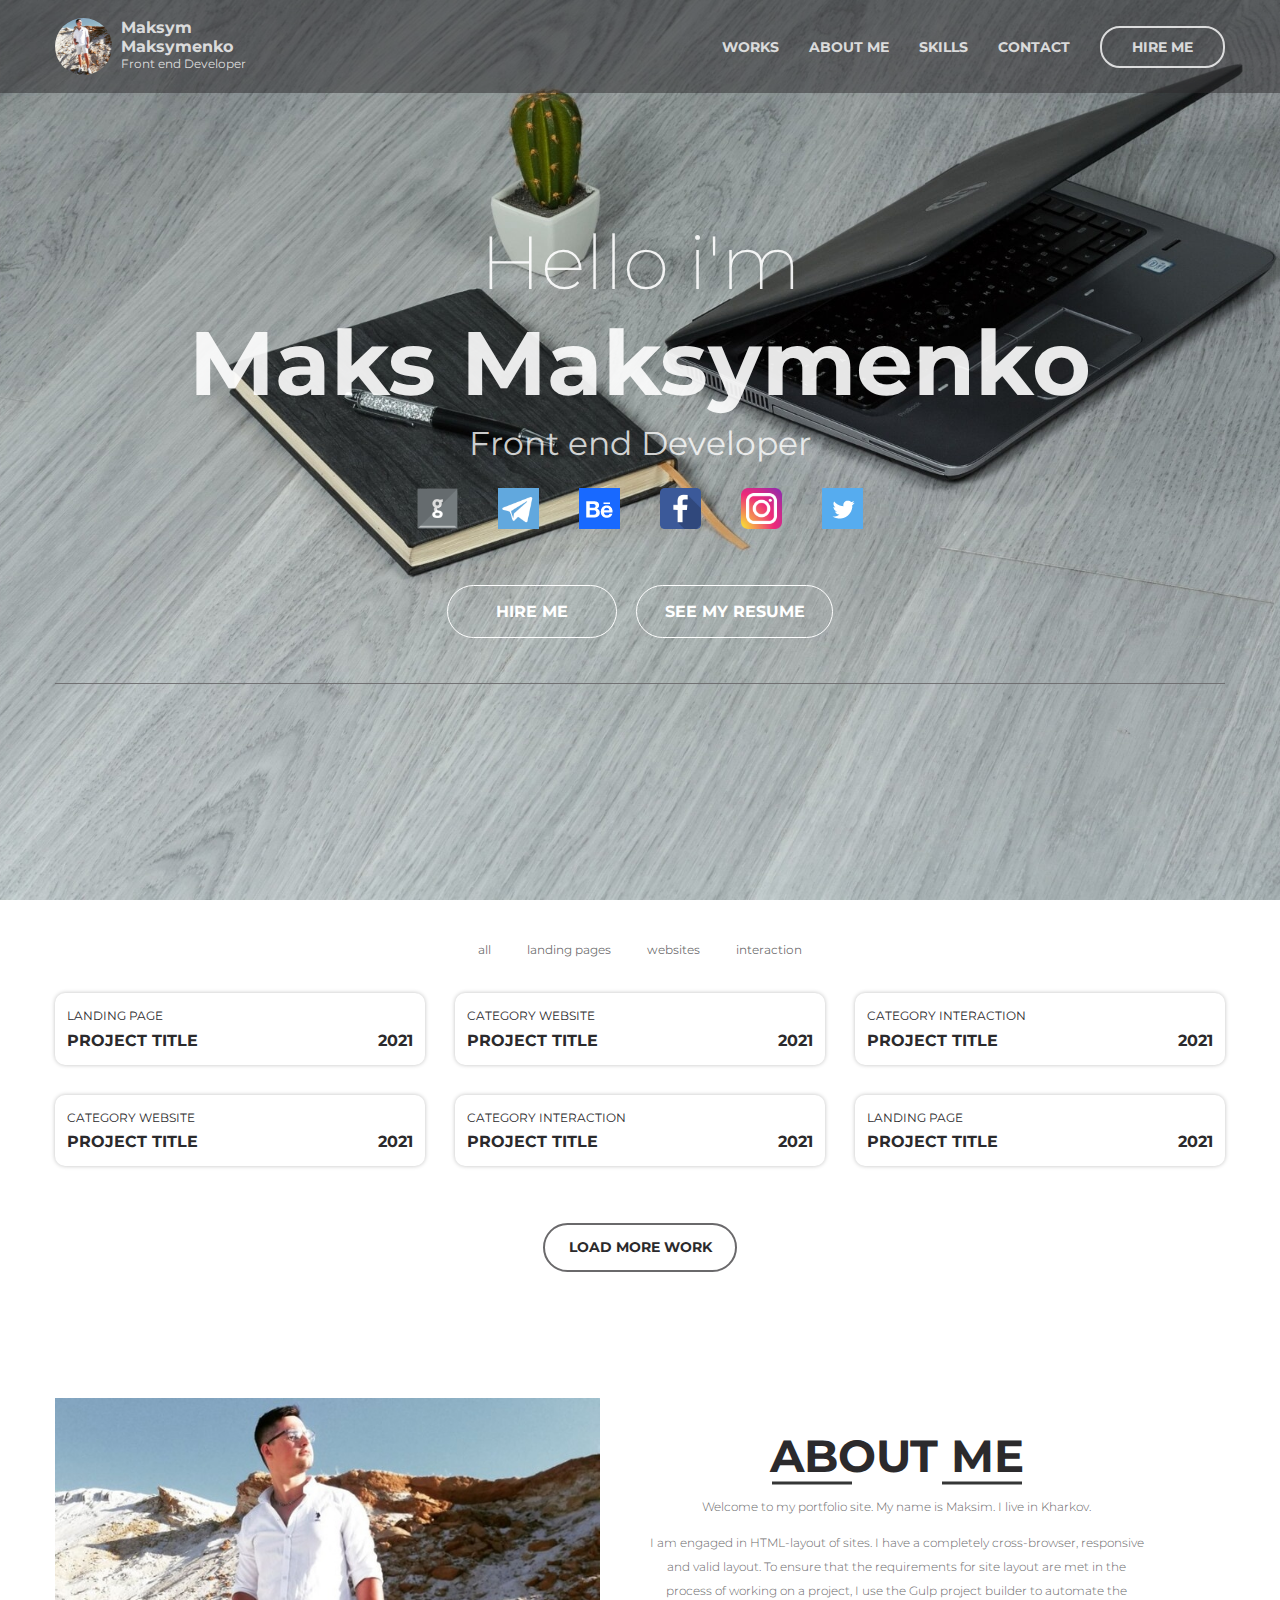
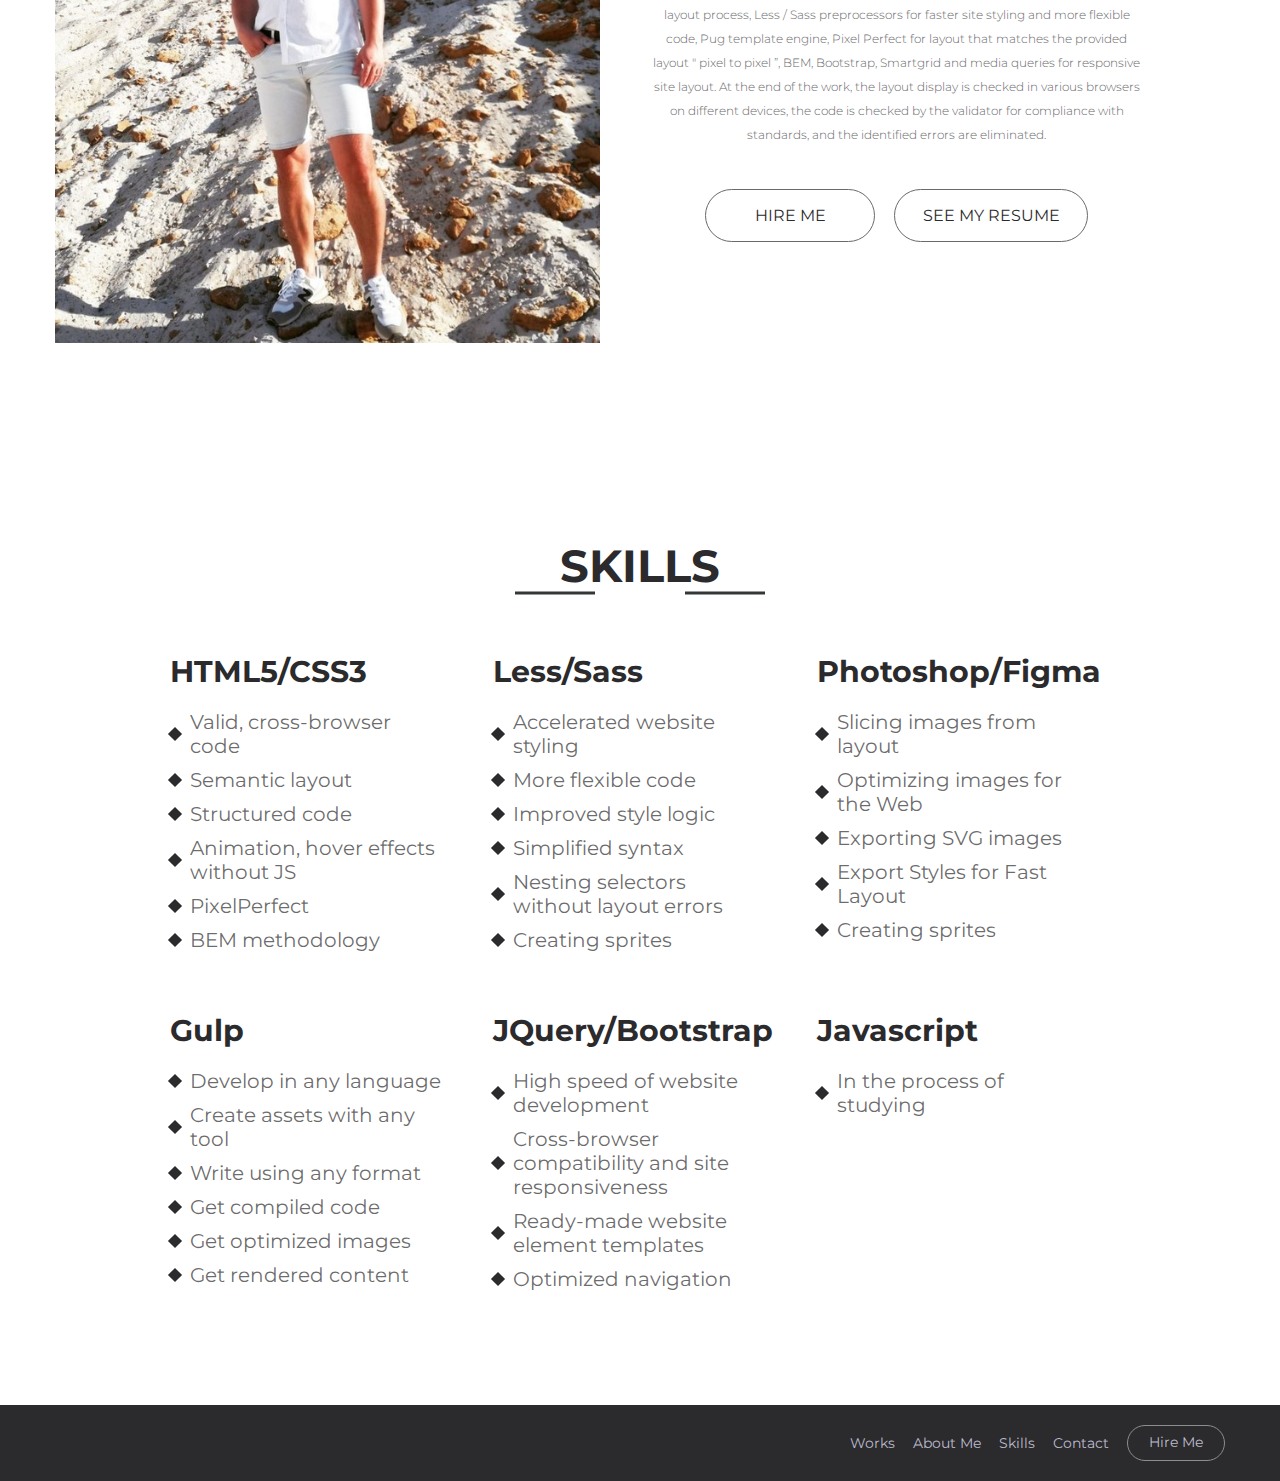
==== index.html @ 6ae084aa "second commit" ====
<!DOCTYPE html>
<html lang="en">
<head>
    <meta charset="UTF-8">
    <link rel="stylesheet" href="assets/css/style.css">
    <link rel="preconnect" href="https://fonts.gstatic.com">
    <link href="https://fonts.googleapis.com/css2?family=Montserrat:ital,wght@0,200;0,300;0,400;0,700;1,300&display=swap" rel="stylesheet">
    <!-- Useful meta tags -->
    <meta http-equiv="x-ua-compatible" content="ie=edge">
    <meta name="viewport" content="width=device-width, initial-scale=1 , shrink-to-fit=no">
    <meta name="robots" content="index, follow">
    <meta name="google" content="notranslate">
    <meta name="format-detection" content="telephone=no">
    <meta name="description" content="">
    
    <title>Portfolio Maks</title>
   
</head>
<body class="no-scroll">

    <header class="header">
        <div class="container">
            <div class="header__inner">
                <div class="user">
                    <div class="user__avatar">
                        <img src="assets/images/avatar.jpg" alt="">
                    </div>
                    <div class="user__content">
                        <div class="user__name">
                            Maksym<br>Maksymenko
                        </div>
                        <div class="user__prof">
                            Front end Developer
                        </div>
                    </div>
                </div>
                <nav class="nav" id='nav'>
                    <a href="#works" class="nav__link">works</a>
                    <a href="#about" class="nav__link">about me</a>
                    <a href="#skills" class="nav__link">skills</a>
                    <a href="" data-modal="#modal_hire_me" class="nav__link">contact</a>
                    <a href="" class="nav__link nav__link--btn" data-modal="#modal_hire_me">hire me</a>
                </nav>
                <button class="burger" type="button" id="navToggle">
                   <img class="burger__icon" src="assets/images/burger%20(3).png" alt="">
            </button>
            </div>
        </div>
    </header>

    
    
    <section class="intro">
        <div class="container">
           
            <div class="intro__inner">
                <div class="intro__content">
                    <h2 class="intro__subtitle">Hello i'm</h2>
                    <h1 class="intro__title">Maks Maksymenko</h1>
                    <div class="intro__text">Front end Developer</div>
                
                
                <div class="social">
                    <a href="https://github.com/Makson420" class="social__link" target="_blank">
                        <img src="assets/images/git.png" alt="">
                    </a>
                    
                     <a href="https://t.me/makson420" class="social__link" target="_blank">
                        <img src="assets/images/telegram.png" alt="">
                    </a>
                    <a href="" class="social__link" target="_blank">
                        <img src="assets/images/Be.png" alt="">
                    </a>
                    <a href="https://www.facebook.com/maks.maksimenko.35" class="social__link" target="_blank">
                        <img src="assets/images/Fb.png" alt="">
                    </a>
                    <a href="https://www.instagram.com/makson__4_20__/" class="social__link" target="_blank">
                        <img src="assets/images/Instagram.png" alt="">
                    </a>
                    <a href="https://twitter.com/makson_23" class="social__link" target="_blank">
                        <img src="assets/images/Twitter.png" alt="">
                    </a>
                </div>
                <a class="btn btn-lite" href="#" data-modal="#modal_hire_me">hire me</a>
                <button class="btn btn-lite" type="button" data-modal="#modal_resume">see my resume</button>
                </div>
                
            </div>
        </div>
    </section>
    
    
    <div class="works" id="works">
        <div class="container">
            
            <div class="works__nav">
                <a href="#" class="works__nav-link" data-filter="all">all</a>
                <a href="#" class="works__nav-link" data-filter="landing">landing pages</a>
                <a href="#" class="works__nav-link" data-filter="websites">websites</a>
                <a href="#" class="works__nav-link" data-filter="interaction">interaction</a>
            </div>
            
            
            <div class="portfolio">
                <div class="portfolio__col" data-cat="landing">
                   
                    <div class="work" data-modal="#modal_project_1">
                        <img class="work__image" src="https://placehold.it/370x300" alt="">
                        <div class="work__content">
                            <div class="work__cat">Landing page</div>
                            <div class="work__title">
                               Project title
                                <time class="work__date" datetime="2021-06-05 15:30">2021</time>
                            </div>
                        </div>
                    </div>
                </div>
                <div class="portfolio__col" data-cat="websites">
                       <div class="work" data-modal="#modal_project_2">
                        <img class="work__image" src="https://placehold.it/370x300" alt="">
                        <div class="work__content">
                            <div class="work__cat">category website</div>
                            <div class="work__title">
                               Project title
                                <time class="work__date" datetime="2021-06-05 15:30">2021</time>
                            </div>
                        </div>
                    </div>
                </div>
                <div class="portfolio__col" data-cat="interaction">
                       <div class="work">
                        <img class="work__image" src="https://placehold.it/370x300" alt="">
                        <div class="work__content">
                            <div class="work__cat">category interaction</div>
                            <div class="work__title">
                               Project title
                                <time class="work__date" datetime="2021-06-05 15:30">2021</time>
                            </div>
                        </div>
                    </div>
                </div>
                <div class="portfolio__col" data-cat="websites">
                       <div class="work">
                        <img class="work__image" src="https://placehold.it/370x300" alt="">
                        <div class="work__content">
                            <div class="work__cat">category website</div>
                            <div class="work__title">
                               Project title
                                <time class="work__date" datetime="2021-06-05 15:30">2021</time>
                            </div>
                        </div>
                    </div>
                </div>
                <div class="portfolio__col" data-cat="interaction">
                       <div class="work">
                        <img class="work__image" src="https://placehold.it/370x300" alt="">
                        <div class="work__content">
                            <div class="work__cat">category interaction</div>
                            <div class="work__title">
                               Project title
                                <time class="work__date" datetime="2021-06-05 15:30">2021</time>
                            </div>
                        </div>
                    </div>
                </div>
                <div class="portfolio__col" data-cat="landing">
                       <div class="work">
                        <img class="work__image" src="https://placehold.it/370x300" alt="">
                        <div class="work__content">
                            <div class="work__cat">Landing page</div>
                            <div class="work__title">
                               Project title
                                <time class="work__date" datetime="2021-06-05 15:30">2021</time>
                            </div>
                        </div>
                    </div>
                </div>
            </div>
            <div class="text-center">
            <a href="" class="btn btn--sm">load more work</a>
            </div>
        </div>
    </div>
    
    
    <section class="about" id="about">
        <div class="container">
            <div class="about__inner">
              <div class="about__photo">
                  <img class="img" src="assets/images/about.jpg" alt="">
              </div>
              <div class="about__content">
                  <div class="about__header">
                      <h2 class="about__title">About me</h2>
                          <div class="about__icon">
                            <i class="fas fa-user-alt"></i>
                          </div>
                  </div>
                  <div class="about__text">
                      <p> Welcome to my portfolio site. My name is Maksim. I live in Kharkov.
                      </p>
                      <p>I am engaged in HTML-layout of sites. I have a completely cross-browser,
              responsive and valid layout. To ensure that the requirements for site layout are
              met in the process of working on a project, I use the Gulp project builder to automate
              the layout process, Less / Sass preprocessors for faster site styling and more
              flexible code, Pug template engine, Pixel Perfect for layout that matches the provided
              layout " pixel to pixel ”, BEM, Bootstrap, Smartgrid and media queries for responsive
              site layout. At the end of the work, the layout display is checked in various
              browsers on different devices, the code is checked by the validator for compliance
              with standards, and the identified errors are eliminated.         </p>
                  </div>
                  <div class="text-center">
                  <a href="" class="btn" data-modal="#modal_hire_me">hire me</a>
                <button class="btn" type="button" data-modal="#modal_resume">see my resume</button>
                </div>
              </div>  
            </div>
        </div>
    </section>
    
    <div class="skills" id="skills">
        <div class="container">
            
            <div class="about__header">
            <h2 class="about__title">Skills</h2>
            <div class="about__icon">
              <i class="fas fa-cogs"></i>
            </div>
          </div>
          <div class="skill">
           <div class="skill__items">
                <ul class="skill__text">
                  <h4 class="skill__title">HTML5/CSS3</h4>
                  <li>Valid, cross-browser code</li>
                  <li>Semantic layout</li>
                  <li>Structured code</li>
                  <li>Animation, hover effects without JS</li>
                  <li>PixelPerfect</li>
                  <li>BEM methodology</li>
                </ul>
            </div>
            <div class="skill__items">
                <ul class="skill__text">
                  <h4 class="skill__title">Less/Sass</h4>
                  <li>Accelerated website styling</li>
                  <li>More flexible code</li>
                  <li>Improved style logic</li>
                  <li>Simplified syntax</li>
                  <li>Nesting selectors without layout errors</li>
                  <li>Creating sprites</li>
                </ul>
              </div>
            <div class="skill__items">  
                <ul class="skill__text">
                  <h4 class="skill__title">Photoshop/Figma</h4>
                  <li>Slicing images from layout</li>
                  <li>Optimizing images for the Web</li>
                  <li>Exporting SVG images</li>
                  <li>Export Styles for Fast Layout</li>
                  <li>Creating sprites</li>
                </ul>
            </div>
            <div class="skill__items">        
                <ul class="skill__text">
                  <h4 class="skill__title">Gulp</h4>
                  <li>Develop in any language</li>
                  <li>Create assets with any tool</li>
                  <li>Write using any format</li>
                  <li>Get compiled code</li>
                  <li>Get optimized images</li>
                  <li>Get rendered content</li>
                </ul>
                </div>          
            <div class="skill__items">    
                <ul class="skill__text">
                    <h4 class="skill__title">JQuery/Bootstrap</h4>
                  <li>High speed of website development</li>
                  <li>Cross-browser compatibility and site responsiveness</li>
                  <li>Ready-made website element templates</li>
                  <li>Optimized navigation</li>
                </ul>
                </div>
    
              <div class="skill__items">    
                <ul class="skill__text">
                  <h4 class="skill__title">Javascript</h4>
                  <li>In the process of studying</li>
                </ul>
            </div>
          </div>
        </div>
    </div>
    
    
    
    
    
    
    
    
    
    
    
    
    
    
    

    <footer class="footer">
        <div class="container">
            <div class="footer__inner">
                <div class="footer__social">
                       <a class="footer__social-link" href="" target="_blank">
                           <i class="fab fa-behance"></i>
                       </a>
                        <a class="footer__social-link" href="" target="_blank">
                           <i class="fab fa-github"></i>
                       </a>
                       <a class="footer__social-link" href="https://t.me/makson420" target="_blank">
                           <i class="fab fa-telegram-plane"></i>
                       </a>
                      
                       <a class="footer__social-link" href="https://www.facebook.com/maks.maksimenko.35" target="_blank">
                           <i class="fab fa-facebook-f"></i>
                       </a>
                       <a class="footer__social-link" href="https://www.instagram.com/makson__4_20__/" target="_blank">
                           <i class="fab fa-instagram"></i>
                       </a>
                       <a class="footer__social-link" href="https://twitter.com/makson_23" target="_blank">
                       <i class="fab fa-twitter"></i>
                       </a>
                </div>
                
                <nav class="footer__nav">
                    <a href="#works" class="footer__nav-link">Works</a>
                    <a href="#about" class="footer__nav-link">About Me</a>
                    <a href="#skills" class="footer__nav-link">Skills</a>
                    <a href="" class="footer__nav-link">Contact</a>
                    <a href="" class="footer__nav-link footer__nav-link--btn" data-modal="#modal_hire_me">
                    Hire Me
                    </a>
                </nav>
                </div>
            </div>
       </footer>
    
    
      <div class="modal" id="modal_project_1">
       <div class="modal__dialog">
       
       <button class="modal__close" type="button" data-close>
           <i class="fas fa-times"></i>
       </button>
    
       <div class="modal-work">
        <div class="modal-work__preview">
           <div data-slider="slick">
           <div>
            <img class="modal-work__photo" 
            src="https://placehold.it/790x815" alt="">
            </div>
             <div>
            <img class="modal-work__photo" 
            src="https://placehold.it/790x815/333" alt="">
            </div>
        </div>
        </div>
        <div class="modal-work__content">
            <div class="modal-work__header">
                <h3 class="modal-work__title">Landing page</h3>
                <div class="modal-work__info">
                    category <span class="modal-work__info-divider">|</span> 2021
                </div>
            </div>
            
            <div class="modal-work__client">
                <div class="modal-work__client-title">Client:</div> 
                <div class="modal-work__client-company">Creative Agency</div> 
            </div>
            <div class="modal-work__text">
                <p>Lorem ipsum dolor sit amet, consectetur adipisicing elit. Dignissimos laborum a voluptatem. Autem, ad deserunt odit culpa possimus, qui laboriosam fugiat veritatis sapiente officiis cupiditate. Eaque ex iure possimus facilis.</p>
                  <p>Lorem ipsum dolor sit amet, consectetur adipisicing elit. Dignissimos laborum a voluptatem. Autem, ad deserunt odit culpa possimus, qui laboriosam fugiat veritatis sapiente officiis cupiditate. Eaque ex iure possimus facilis.</p>
                  <p>Lorem ipsum dolor sit amet, consectetur adipisicing elit. Dignissimos laborum a voluptatem. Autem, ad deserunt odit culpa possimus, qui laboriosam fugiat veritatis sapiente officiis cupiditate. Eaque ex iure possimus facilis.</p>
            </div>
            <div class="modal-work__footer">
                <button class="modal-work__btn slickPrev" type="button">
                <i class="fas fa-angle-left"></i>
                    Previous
                </button>
                <button class="modal-work__btn slickNext" type="button">
                    Next
                <i class="fas fa-angle-right"></i>
                </button>
            </div>
        </div>
    </div>
    </div>
    </div>
    
    
    
    
    <div class="modal" id="modal_project_2">
       <div class="modal__dialog">
       
       <button class="modal__close" type="button" data-close>
           <i class="fas fa-times"></i>
       </button>
    
       <div class="modal-work">
        <div class="modal-work__preview">
           <div data-slider="slick">
           <div>
            <img class="modal-work__photo" 
            src="https://placehold.it/790x815" alt="">
            </div>
             <div>
            <img class="modal-work__photo" 
            src="https://placehold.it/790x815/333" alt="">
            </div>
        </div>
        </div>
        <div class="modal-work__content">
            <div class="modal-work__header">
                <h3 class="modal-work__title">Project title 2</h3>
                <div class="modal-work__info">
                    category <span class="modal-work__info-divider">|</span> 2021
                </div>
            </div>
            
            <div class="modal-work__client">
                <div class="modal-work__client-title">Client:</div> 
                <div class="modal-work__client-company">Creative Agency</div> 
            </div>
            <div class="modal-work__text">
                <p>Lorem ipsum dolor sit amet, consectetur adipisicing elit. Dignissimos laborum a voluptatem. Autem, ad deserunt odit culpa possimus, qui laboriosam fugiat veritatis sapiente officiis cupiditate. Eaque ex iure possimus facilis.</p>
                  <p>Lorem ipsum dolor sit amet, consectetur adipisicing elit. Dignissimos laborum a voluptatem. Autem, ad deserunt odit culpa possimus, qui laboriosam fugiat veritatis sapiente officiis cupiditate. Eaque ex iure possimus facilis.</p>
                  <p>Lorem ipsum dolor sit amet, consectetur adipisicing elit. Dignissimos laborum a voluptatem. Autem, ad deserunt odit culpa possimus, qui laboriosam fugiat veritatis sapiente officiis cupiditate. Eaque ex iure possimus facilis.</p>
            </div>
            <div class="modal-work__footer">
                <button class="modal-work__btn slickPrev" type="button">
                <i class="fas fa-angle-left"></i>
                    Previous
                </button>
                <button class="modal-work__btn slickNext" type="button">
                    Next
                <i class="fas fa-angle-right"></i>
                </button>
            </div>
        </div>
    </div>
    </div>
    </div>
    
    
    
    
    
    
    
    
    
    
    <div class="modal" id="modal_resume">
       <div class="modal__dialog">
       
           <button class="modal__close" type="button" data-close>
               <i class="fas fa-times"></i>
           </button>
           <div class="modal__content">
                <h3 class="modal__title  text-center">RESUME</h3>
                <div class="text-center">
                    <a href="" class="btn btn--thin">DOWNLOAD PDF</a>
                    <a href="" class="btn btn--thin">PRINT</a>
               </div>
               
               <div class="timeline">
                   <div class="timeline__col timeline__col--left">
                      
                      <h4 class="timeline__title">Knowledge of languages </h4>
                      
                      <div class="timeline__item">
                          
                           <h5 class="timeline__subtitle">Russian - Native</h5>
                            <h5 class="timeline__subtitle">Ukrainian - C2 - Perfect</h5>
                            <h5 class="timeline__subtitle">English - A2 - Pre-Intermediate</h5>
    
                       </div>
                      
                       <h4 class="timeline__title">EXPERIENCE</h4>
                       
                       <div class="timeline__item">
                           <time class="timeline__date" datetime="05-25-2021">2018 - <b>2021</b></time>
                           <h5 class="timeline__subtitle">FOP Kapustyanskaya I.L</h5>
                           <div class="timeline__position">Chemical distribution operator</div>
                           <div class="timeline__text">
                               <p>Acceptance and distribution of raw materials, refueling of processing devices, maintenance of all electrical equipment in good condition.</p>
                           </div>
                       </div>
                      <div class="timeline__item">
                           <time class="timeline__date" datetime="05-25-2021">07.13.2019 - <b>01.08.2020</b></time>
                           <h5 class="timeline__subtitle">Panorama restorant</h5>
                           <div class="timeline__position">Hookah man</div>
                           <div class="timeline__text">
                               <p>I met guests, took orders, placed orders and took them out to the guests.
                               I was responsible for my work and kept my workplace clean.
                               </p>
                           </div>
                       </div>
                      <h4 class="timeline__title">Driving experience</h4>
    
                       <div class="timeline__item">
                           <h5 class="timeline__subtitle">Category B rights</h5>
                           <div class="timeline__position">Have your own car </div>
                       </div>
    
                       
                   </div>
                   <div class="timeline__col timeline__col--right">
                       <h4 class="timeline__title">EDUCATION</h4>
                       
                         <div class="timeline__item">
                           <time class="timeline__date" datetime="05-25-2021">2021 - <b>Present</b></time>
                           <h5 class="timeline__subtitle">Online courses</h5>
                           <div class="timeline__position">Front-end Basic</div>
                       </div>
                       
                        <div class="timeline__item">
                           <time class="timeline__date" datetime="05-25-2021">2017 - <b>2021</b></time>
                           <h5 class="timeline__subtitle">Kharkiv National University of Radio Electronics, Kharkiv</h5>
                           <div class="timeline__position">Magistracy Radio engineering</div>
                       </div>
                       
                       <div class="timeline__item">
                           <time class="timeline__date" datetime="05-25-2021">2013 - 2017</time>
                           <h5 class="timeline__subtitle">Kharkiv Fakhovy College information technologies State University of Telecommunications</h5>
                           <div class="timeline__position">Radio communication, radio communication and television communication</div>
                           </div>
                           
                       <h4 class="timeline__title">Skills</h4>
                
                         <div class="progress-bar">
                          <div class="progress-bar__left">HTML5/CSS3</div> 
                          <div class="progress-bar__right">
                             <ul>
                              <li>Valid, cross-browser code</li>
                              <li>Semantic layout</li>
                              <li>Structured code</li>
                              <li>Less,Sass</li>
                              <li>Animation, hover effects without JS</li>
                              <li>PixelPerfect</li>
                              <li>BEM methodology</li>
                             </ul>
                          </div> 
                          </div>
                          
                           <div class="progress-bar">
                          <div class="progress-bar__left">
                          Photoshop/Figma
                          </div> 
                          <div class="progress-bar__right">
                             <ul>
                              <li>Slicing images from layout</li>
                              <li>Optimizing images for the Web</li>
                              <li>Exporting SVG images</li>
                              <li>Export Styles for Fast Layout</li>
                              <li>Creating sprites</li>
                             </ul>
                          </div> 
                          </div>
                          
                          <div class="progress-bar">
                          <div class="progress-bar__left">
                            Frameworks
                          </div> 
                          <div class="progress-bar__right">
                             <ul>
                              <li>jQuery</li>
                              <li>Bootstrap</li>
                             </ul>
                          </div> 
                          </div>
                          
                           <div class="progress-bar">
                          <div class="progress-bar__left">Javascript</div> 
                          <div class="progress-bar__right">
                             <ul>
                              <li>In the process of studying</li>
                             </ul>
                          </div> 
                          </div>
                          </div>
                       </div>
                       <div class="text-center">
                           <a href="" class="btn" data-modal="#modal_hire_me">Hire me</a>
                       </div>
                   
                   </div>
               </div>
       
            </div>
            
    <div class="modal" id="modal_hire_me">
       <div class="modal__dialog modal__dialog--sm">
       
           <button class="modal__close" type="button" data-close>
               <i class="fas fa-times"></i>
           </button>
                       
            <div class="contact">
                <div class="contact__left">
                    <h3 class="modal__title  mb-0">LET'S TALK!</h3>
                    <h4 class="modal__subtitle">CALL ME OR SEND ME A REQUEST</h4>
                    
                    <ul class="contact__info">
                        <li class="contact__info-item">
                           <i class="fas fa-phone-square-alt"></i>
                            +380672986290
                        </li>
                        <li class="contact__info-item">
                           <i class="fas fa-envelope"></i>
                            maximenko1998@gmail.com
                        </li>
                    </ul>
                    
                    <form class="form" action="/" method="post">
                       <div class="form__group">
                        <label class="form__label" for="input-email" >Adress e-mail</label>
                        <input class="form__input" name="input-email" type="text"  id="input-email" placeholder="Adress e-mail">
                        </div>
                        
                        <div class="form__group">
                        <label class="form__label" for="input-text" >Request</label>
                        <textarea class="form__textarea" name="input-text"  id="input-text" placeholder="Type your request..."></textarea>
                        </div>
                        
                        <div class="text-right">
                            <button class="btn" type="submit">SEND</button>
                        </div>
                    </form>
                    
                    
                </div>
                <div class="contact__right">
                    <img src="assets/images/talk.jpg" alt="" class="contact__img">
                </div>
            </div>
                
           
        </div>
    </div>    
<script src="assets/js/jquery.js" ></script>
    
    <script src="assets/js/slick.js"></script>

    <script src="assets/js/app.js"></script>
    <script src="https://kit.fontawesome.com/4542c2f82e.js" crossorigin="anonymous"></script>
</body>
</html>
---- assets/css/style.css ----
html {
    font-size: 15px;
}

body {
    margin: 0;
    font-size: 1rem;
    font-family: 'Montserrat', sans-serif;
    color: #2b2a2c;
}

*,
*:before,
*:after {
    box-sizing: border-box;
}

h1, h2, h3, h4, h5, h6 {
    margin: 0;
}

/*Import*/
/* Slider */
.slick-slider {
    position: relative;
    display: -ms-flexbox;
    display: flex;
    -ms-flex-direction: column;
    flex-direction: column;
    height: 100%;
    box-sizing: border-box;
    -webkit-touch-callout: none;
    -webkit-user-select: none;
    -moz-user-select: none;
    -ms-user-select: none;
    user-select: none;
    -ms-touch-action: pan-y;
    touch-action: pan-y;
    -webkit-tap-highlight-color: transparent;
}

.slick-list {
    position: relative;
    overflow: hidden;
    display: block;
    margin: 0;
    padding: 0;
    height: 100%;
}

.slick-list:focus {
    outline: none;
}

.slick-list.dragging {
    cursor: hand;
}

.slick-slider .slick-track,
.slick-slider .slick-list {
    -webkit-transform: translate3d(0, 0, 0);
    transform: translate3d(0, 0, 0);
}

.slick-track {
    height: 100%;
    position: relative;
    left: 0;
    top: 0;
    display: block;
    margin-left: auto;
    margin-right: auto;
}

.slick-track:before, .slick-track:after {
    content: "";
    display: table;
}

.slick-track:after {
    clear: both;
}

.slick-loading .slick-track {
    visibility: hidden;
}

.slick-slide {
    float: left;
    height: 100%;
    min-height: 1px;
    display: none;
}

[dir="rtl"] .slick-slide {
    float: right;
}

.slick-slide img {
    display: block;
}

.slick-slide.slick-loading img {
    display: none;
}

.slick-slide.dragging img {
    pointer-events: none;
}

.slick-initialized .slick-slide {
    display: block;
}

.slick-loading .slick-slide {
    visibility: hidden;
}

.slick-vertical .slick-slide {
    display: block;
    height: auto;
    border: 1px solid transparent;
}

.slick-arrow.slick-hidden {
    display: none;
}

.slick-dots {
    display: -ms-flexbox;
    display: flex;
    -ms-flex-pack: center;
    justify-content: center;
    width: 100%;
    padding: 0;
    margin: 0;
    list-style: none;
    position: absolute;
    left: 0;
    bottom: 1.4rem;
    z-index: 2;
}

.slick-dots li {
    margin: 0 .5rem;
}

.slick-dots li.slick-active button {
    background-color: #fff;
}

.slick-dots button {
    width: 11px;
    height: 11px;
    padding: 0;
    border: 1px solid #fff;
    border-radius: 50%;
    background: none;
    font-size: 0;
    color: transparent;
    cursor: pointer;
}

@media (max-width: 1199px) {
    .draggable {
        max-height: 815px;
    }
}

/*Import*/
.container {
    width: 100%;
    max-width: 1200px;
    margin: 0 auto;
    padding: 0 1rem;
}

.header {
    padding: 1.2rem 0;
    width: 100%;
    position: absolute;
    top: 0;
    left: 0;
    right: 0;
    z-index: 1000;
    background-color: rgba(43, 42, 44, 0.5);
}

@media (max-width: 767px) {
    .header {
        background-color: rgba(43, 42, 44, 0.7);
        box-shadow: 0 5px 10px rgba(0, 0, 0, 0.3);
        position: fixed;
        top: 0;
        left: 0;
        right: 0;
        z-index: 1000;
    }
}

.header__inner {
    display: -ms-flexbox;
    display: flex;
    -ms-flex-pack: justify;
    justify-content: space-between;
    -ms-flex-align: center;
    align-items: center;
}

.user {
    display: -ms-flexbox;
    display: flex;
}

.user__avatar {
    width: 57px;
    height: 57px;
}

.user__avatar img {
    width: 57px;
    height: 57px;
    border-radius: 50%;
}

.user__content {
    padding-left: 9px;
}

.user__name {
    font-size: 1.06rem;
    line-height: 1.2;
    color: rgba(255, 255, 255, 0.8);
    font-weight: 700;
}

.user__prof {
    font-size: 0.8rem;
    color: rgba(255, 255, 255, 0.8);
}

.nav {
    display: -ms-flexbox;
    display: flex;
    -ms-flex-wrap: wrap;
    flex-wrap: wrap;
    height: 100%;
    -ms-flex-align: center;
    align-items: center;
}

@media (max-width: 767px) {
    .nav {
        display: none;
        width: 100%;
        height: auto;
        padding: 1rem;
        position: absolute;
        right: 0;
        top: 100%;
        z-index: 1000;
        background-color: rgba(43, 42, 44, 0.7);
        box-shadow: 0 5px 10px rgba(0, 0, 0, 0.3);
        text-align: center;
    }
}

.nav.show {
    display: -ms-flexbox;
    display: flex;
}

.nav__link {
    margin-left: 2rem;
    position: relative;
    font-size: 0.93rem;
    color: rgba(255, 255, 255, 0.8);
    text-transform: uppercase;
    font-weight: 700;
    text-decoration: none;
}

.nav__link:after {
    content: "";
    width: 0;
    height: 2px;
    background-color: rgba(255, 255, 255, 0.8);
    position: absolute;
    bottom: -5px;
    left: 0;
    z-index: 1;
    transition: width .2s linear;
}

.nav__link:hover:not(.nav__link--btn):after {
    width: 100%;
}

@media (max-width: 767px) {
    .nav__link:hover:not(.nav__link--btn):after {
        width: 0;
    }
}

.nav__link--btn {
    padding: 10px 30px;
    border: 2px solid rgba(255, 255, 255, 0.8);
    border-radius: 20px;
    transition: background-color
 .2s linear, color
 .2s linear;
}

.nav__link--btn:hover {
    background-color: rgba(255, 255, 255, 0.8);
    color: #2b2a2c;
}

@media (max-width: 767px) {
    .nav__link {
        width: 100%;
        margin-left: 0;
        padding: .5rem 1rem;
    }
}

.burger {
    width: 30px;
    height: 30px;
    padding: 0;
    display: none;
    border: none;
    background: none;
    cursor: pointer;
}

@media (max-width: 767px) {
    .burger {
        display: block;
    }
}

.burger__icon {
    display: block;
    max-width: 100%;
    height: auto;
}

.intro {
    display: -ms-flexbox;
    display: flex;
    -ms-flex-direction: column;
    flex-direction: column;
    -ms-flex-pack: center;
    justify-content: center;
    height: 100vh;
    background: url("../images/background.jpg") center no-repeat;
    background-size: cover;
    -webkit-background-size: cover;
}

.intro__inner {
    display: -ms-flexbox;
    display: flex;
    padding-bottom: 3rem;
    position: relative;
    border-bottom: 1px solid rgba(106, 105, 107, 0.9);
}

@media (max-width: 991px) {
    .intro__inner {
        padding-top: 3rem;
        padding-bottom: 3rem;
    }
}

.intro__content {
    width: 100%;
    text-align: center;
}

.intro__subtitle {
    font-size: 5rem;
    color: rgba(255, 255, 255, 0.9);
    font-weight: 200;
}

@media (max-width: 991px) {
    .intro__subtitle {
        font-size: 4rem;
    }
}

@media (max-width: 565px) {
    .intro__subtitle {
        font-size: 2rem;
    }
}

.intro__title {
    margin-bottom: 5px;
    font-size: 6rem;
    color: rgba(255, 255, 255, 0.9);
    font-weight: 700;
}

@media (max-width: 991px) {
    .intro__title {
        font-size: 4.5rem;
    }
}

@media (max-width: 565px) {
    .intro__title {
        font-size: 2.4rem;
    }
}

.intro__text {
    margin-bottom: 25px;
    font-size: 2.2rem;
    color: rgba(255, 255, 255, 0.8);
}

@media (max-width: 991px) {
    .intro__text {
        font-size: 1.8rem;
    }
}

.social {
    display: -ms-flexbox;
    display: flex;
    -ms-flex-pack: center;
    justify-content: center;
    margin-bottom: 52px;
}

@media (max-width: 565px) {
    .social {
        margin-bottom: 32px;
    }
}

.social__link {
    margin: 0 20px;
    text-decoration: none;
    transition: -webkit-transform .2s linear;
    transition: transform .2s linear;
}

.social__link:hover {
    -webkit-transform: translateY(-5px);
    transform: translateY(-5px);
}

.social__link img {
    max-width: 41px;
    max-height: 41px;
}

@media (max-width: 565px) {
    .social__link img {
        max-width: 30px;
        max-height: 30px;
    }
}

@media (max-width: 767px) {
    .social__link {
        margin: 0 10px;
    }
}

.btn {
    display: inline-block;
    vertical-align: top;
    padding: 1.05em 1.7em;
    min-width: 170px;
    font-size: 1.06rem;
    font-family: inherit;
    line-height: 1.1;
    text-transform: uppercase;
    color: #2b2a2c;
    text-decoration: none;
    text-align: center;
    border: 1px solid #6a696b;
    border-radius: 1.8em;
    background: none;
    cursor: pointer;
    transition: background-color .2s
 linear, color .2s linear;
}

.btn:focus {
    outline: none;
}

.btn:hover {
    background-color: #2b2a2c;
    box-shadow: 2px 2px 10px rgba(0, 0, 0, 0.24);
    color: #fff;
}

.btn + .btn {
    margin-left: 1rem;
}

@media (max-width: 565px) {
    .btn + .btn {
        margin-left: 0;
        margin-top: .5rem;
    }
}

.btn--sm {
    min-width: 0;
    font-size: .94rem;
    font-weight: 700;
    border-width: 2px;
}

.btn--thin {
    min-width: 145px;
    font-size: 0.8rem;
}

@media (max-width: 991px) {
    .btn {
        font-size: 1rem;
        padding: 1.0em 1.5em;
        min-width: 140px;
    }
}

@media (max-width: 565px) {
    .btn {
        display: block;
        width: 100%;
    }
}

.btn-lite {
    font-weight: 700;
    color: #fff;
    border: 1px solid #fff;
}

.btn-lite:hover {
    background-color: rgba(255, 255, 255, 0.7);
    box-shadow: 2px 2px 10px rgba(0, 0, 0, 0.24);
    color: #2b2a2c;
}

.works {
    margin: 2.8rem 0;
}

.works__nav {
    display: -ms-flexbox;
    display: flex;
    -ms-flex-pack: center;
    justify-content: center;
    margin-bottom: 1.4rem;
}

.works__nav-link {
    margin: 0 1.2rem;
    font-size: .8rem;
    color: rgba(43, 42, 44, 0.7);
    text-decoration: none;
}

.works__nav-link:hover {
    text-decoration: underline;
}

.portfolio {
    display: -ms-flexbox;
    display: flex;
    -ms-flex-wrap: wrap;
    flex-wrap: wrap;
    margin: 0 -1rem 2.8rem;
}

.portfolio__col {
    -ms-flex-preferred-size: 33.33333%;
    flex-basis: 33.33333%;
    padding: 1rem;
}

@media (max-width: 767px) {
    .portfolio__col {
        -ms-flex-preferred-size: 50%;
        flex-basis: 50%;
    }
}

@media (max-width: 565px) {
    .portfolio__col {
        -ms-flex-preferred-size: 100%;
        flex-basis: 100%;
    }
}

.work {
    overflow: hidden;
    border-radius: 10px;
    box-shadow: 0 0 4px rgba(0, 0, 0, 0.25);
    transition: box-shadow .2s linear;
}

.work:hover {
    box-shadow: 0 0 25px rgba(0, 0, 0, 0.25);
}

@media (max-width: 767px) {
    .work {
        max-width: 370px;
    }
}

.work__image {
    display: block;
    max-width: 100%;
    height: auto;
}

.work__content {
    padding: 1rem 0.8rem;
}

.work__cat {
    margin-bottom: .5rem;
    font-size: .8rem;
    color: #2b2a2c;
    text-transform: uppercase;
}

.work__title {
    display: -ms-flexbox;
    display: flex;
    -ms-flex-pack: justify;
    justify-content: space-between;
    font-size: 1.06rem;
    color: #2b2a2c;
    text-transform: uppercase;
    font-weight: 700;
}

.about {
    margin: 8.4rem 0;
}

@media (max-width: 991px) {
    .about {
        margin: 4rem 0;
    }
}

.about__inner {
    display: -ms-flexbox;
    display: flex;
    -ms-flex-wrap: wrap;
    flex-wrap: wrap;
    max-width: 1090px;
}

.about__photo,
.about__content {
    width: 50%;
}

@media (max-width: 991px) {
    .about__photo,
    .about__content {
        width: 100%;
    }
}

.about__content {
    padding-left: 3.2rem;
    margin-top: 2rem;
}

@media (max-width: 991px) {
    .about__content {
        -ms-flex-order: 1;
        order: 1;
        margin: 2rem;
        padding-left: 0;
    }
}

.about__text {
    text-align: center;
    margin-bottom: 2.8rem;
    font-size: .8rem;
    line-height: 2;
    color: #6a696b;
    font-weight: 300;
}

.about__photo {
    position: relative;
}

@media (max-width: 991px) {
    .about__photo {
        -ms-flex-order: 2;
        order: 2;
    }
}

.about__header {
    text-align: center;
}

.about__title {
    font-size: 3rem;
    color: #2b2a2c;
    font-weight: 700;
    text-transform: uppercase;
}

@media (max-width: 767px) {
    .about__title {
        font-size: 2rem;
    }
}

.about__icon {
    width: 100%;
    max-width: 250px;
    margin: 0 auto;
    position: relative;
}

@media (max-width: 767px) {
    .about__icon {
        max-width: 170px;
    }
}

.about__icon i {
    font-size: 40px;
}

@media (max-width: 767px) {
    .about__icon i {
        font-size: 20px;
    }
}

.about__icon:before {
    content: "";
    display: block;
    background: transparent;
    width: 100%;
    max-width: 80px;
    position: absolute;
    top: 50%;
    left: 0;
    border-bottom: solid 3px #353636;
    -webkit-transform: translateY(-50%);
    transform: translateY(-50%);
}

@media (max-width: 767px) {
    .about__icon:before {
        max-width: 50px;
    }
}

.about__icon:after {
    content: "";
    display: block;
    background: transparent;
    width: 100%;
    max-width: 80px;
    position: absolute;
    top: 50%;
    right: 0;
    border-bottom: solid 3px #353636;
    -webkit-transform: translateY(-50%);
    transform: translateY(-50%);
}

@media (max-width: 767px) {
    .about__icon:after {
        max-width: 50px;
    }
}

.skills {
    padding: 4.6rem 0;
}

@media (max-width: 991px) {
    .skills {
        padding: 2.3rem 0;
    }
}

.skill {
    display: -ms-flexbox;
    display: flex;
    -ms-flex-direction: row;
    flex-direction: row;
    -ms-flex-wrap: wrap;
    flex-wrap: wrap;
    -ms-flex-pack: center;
    justify-content: center;
    -ms-flex-align: center;
    align-items: normal;
    -ms-flex-line-pack: normal;
    align-content: normal;
    margin: 3rem auto 0 auto;
    padding: 0 100px;
}

@media (max-width: 991px) {
    .skill {
        padding: 0 0 0 100px;
    }
}

@media (max-width: 767px) {
    .skill {
        padding: 0 0 0 50px;
        margin-top: 1.5rem;
    }
}

.skill__items {
    -ms-flex: 0 0 33.333333%;
    flex: 0 0 33.333333%;
    max-width: 33.333333%;
    padding: 0 15px;
    margin: 0 auto 30px auto;
}

@media (max-width: 1199px) {
    .skill__items {
        -ms-flex: 0 0 50%;
        flex: 0 0 50%;
        max-width: 50%;
    }
}

@media (max-width: 565px) {
    .skill__items {
        -ms-flex: 0 0 100%;
        flex: 0 0 100%;
        max-width: 100%;
    }
}

.skill__title {
    font-size: 30px;
    font-weight: 700;
    margin-bottom: 20px;
}

@media (max-width: 991px) {
    .skill__title {
        font-size: 25px;
    }
}

@media (max-width: 767px) {
    .skill__title {
        font-size: 18px;
        margin-bottom: 15px;
    }
}

.skill__text {
    padding: 0;
    list-style-type: none;
}

.skill__text li {
    font-size: 20px;
    font-weight: 400;
    margin-bottom: 10px;
    padding: 0 20px;
    position: relative;
    color: rgba(43, 42, 44, 0.7);
}

.skill__text li:after {
    content: "";
    display: block;
    width: 10px;
    height: 10px;
    background: #2b2a2c;
    position: absolute;
    top: 50%;
    left: 0;
    -webkit-transform: translateY(-50%) rotate(45deg);
    transform: translateY(-50%) rotate(45deg);
}

@media (max-width: 767px) {
    .skill__text li {
        font-size: 16px;
        margin-bottom: 5px;
        padding: 0 15px;
    }

    .skill__text li:after {
        width: 5px;
        height: 5px;
    }
}

.footer {
    padding: 1.35rem 0;
    background-color: #2b2a2c;
}

.footer__inner {
    display: -ms-flexbox;
    display: flex;
    -ms-flex-wrap: wrap;
    flex-wrap: wrap;
    -ms-flex-pack: justify;
    justify-content: space-between;
    -ms-flex-align: center;
    align-items: center;
}

.footer__social {
    display: -ms-flexbox;
    display: flex;
    -ms-flex-align: center;
    align-items: center;
}

@media (max-width: 991px) {
    .footer__social {
        width: 100%;
        -ms-flex-pack: center;
        justify-content: center;
        margin-bottom: 1rem;
    }
}

.footer__social-link {
    text-decoration: none;
    color: #6a696b;
    font-size: 30px;
    margin: 0 1rem;
}

.footer__social-link:hover {
    color: #BBBBCC;
}

@media (max-width: 767px) {
    .footer__social-link {
        font-size: 1rem;
    }
}

.footer__nav {
    display: -ms-flexbox;
    display: flex;
    -ms-flex-wrap: wrap;
    flex-wrap: wrap;
    font-size: .94rem;
    -ms-flex-align: center;
    align-items: center;
}

@media (max-width: 991px) {
    .footer__nav {
        width: 100%;
        -ms-flex-pack: center;
        justify-content: center;
    }
}

.footer__nav-link {
    margin-left: 1.2rem;
    color: #BBBBCC;
    text-decoration: none;
    transition: -webkit-text-decoration .2s linear;
    transition: text-decoration .2s linear;

}

.footer__nav-link:hover {
    text-decoration: underline;
}

.footer__nav-link--btn {
    padding: .6rem 1.4rem;
    border-radius: 20px;
    border: 1px solid #8D8D8E;
    line-height: 1.1;
}

.footer__nav-link--btn:hover {
    text-decoration: none;
    border-color: #BBBBCC;
    background-color: #BBBBCC;
    color: #2b2a2c;
}

@media (max-width: 767px) {
    .footer__nav-link {
        margin: 0 0.5rem 0.5rem 0.5rem;
    }
}

.modal {
    display: none;
    width: 100%;
    height: 100%;
    padding: 1rem;
    background-color: rgba(43, 42, 44, 0.7);
    position: fixed;
    top: 0;
    left: 0;
    z-index: 1000;
    overflow: auto;
}

.modal.show {
    display: -ms-flexbox;
    display: flex;
}

.modal__dialog {
    width: 100%;
    max-width: 1200px;
    margin: auto;
    background-color: #fff;
    position: relative;
    -webkit-transform: scale(0);
    transform: scale(0);
    transition: -webkit-transform .3s linear;
    transition: transform .3s linear;
}
@media (max-width: 1199px) {
    .modal__dialog {
        max-width: 900px;
    }
}

.modal__close {
    position: absolute;
    right: .9rem;
    top: .9rem;
    z-index: 1;
    background: none;
    border: 0;
    cursor: pointer;
    transition: -webkit-transform .2s linear;
    transition: transform .2s linear;
}

.modal__close i {
    font-size: 30px;
}

.modal__close:hover {
    -webkit-transform: rotate(180deg);
    transform: rotate(180deg);
}

@media (max-width: 767px) {
    .modal__close i {
        font-size: 20px;
    }
}

.modal__content {
    padding: 5rem 1rem;
}

@media (max-width: 991px) {
    .modal__content {
        padding: 2rem 1rem;
    }
}

.modal__title {
    margin-bottom: 3.6rem;
    font-size: 3rem;
    text-transform: uppercase;
    color: #2b2a2c;
    font-weight: 700;
}

@media (max-width: 991px) {
    .modal__title {
        margin-bottom: 2rem;
    }
}

@media (max-width: 767px) {
    .modal__title {
        font-size: 2rem;
    }
}

@media (max-width: 565px) {
    .modal__title {
        font-size: 1.8rem;
    }
}

.modal__subtitle {
    text-transform: uppercase;
    font-size: 1.06rem;
    font-weight: 400;
}

@media (max-width: 767px) {
    .modal__subtitle {
        font-size: .94rem;
    }
}

@media (max-width: 565px) {
    .modal__subtitle {
        font-size: .86rem;
    }
}

.modal-work {
    display: -ms-flexbox;
    display: flex;
    -ms-flex-wrap: wrap;
    flex-wrap: wrap;
}

.modal-work__preview {
    width: 65%;
    position: relative;
    overflow: hidden;
}

@media (max-width: 1199px) {
    .modal-work__preview {
        width: 100%;
    }
}

.modal-work__photo {
    position: absolute;
    top: 50%;
    left: 50%;
    z-index: 1;
    -webkit-transform: translate3d(-50%, -50%, 0);
    transform: translate3d(-50%, -50%, 0);
}

@media (max-width: 1199px) {
    .modal-work__photo {
        display: block;
        width: 100%;
        height: auto;
        top: 50%;
        right: 0;
        position: relative;
    }
}

.modal-work__content {
    width: 35%;
    padding: 3.4rem 6.6rem 1rem 1.73rem;
    position: relative;
}

@media (max-width: 1199px) {
    .modal-work__content {
        width: 100%;
    }
}

@media (max-width: 767px) {
    .modal-work__content {
        padding: 1.73rem;
    }
}

.modal-work__header {
    margin-bottom: 2.2rem;
}

.modal-work__title {
    margin-bottom: .2rem;
    font-size: 2.12rem;
    color: #2b2a2c;
    font-weight: 700;
    text-transform: uppercase;
}

@media (max-width: 991px) {
    .modal-work__title {
        font-size: 1.6rem;
    }
}

@media (max-width: 565px) {
    .modal-work__title {
        font-size: 1.2rem;
    }
}

.modal-work__info {
    font-size: 1.2rem;
    color: #6a696b;
    text-transform: uppercase;
}

@media (max-width: 991px) {
    .modal-work__info {
        font-size: .94rem;
    }
}

.modal-work__info-divider {
    margin: 0 1rem;
}

.modal-work__client {
    margin-bottom: 2.2rem;
}

.modal-work__client-title {
    margin-bottom: .2rem;
    font-size: 1.06rem;
    color: #2b2a2c;
    font-weight: 700;
}

.modal-work__client-company {
    font-size: 0.94rem;
    font-style: italic;
    color: #6a696b;
}

.modal-work__text {
    margin-bottom: 8.66rem;
    font-size: 0.8rem;
    line-height: 2;
    color: #6a696b;
    font-weight: 300;
}

@media (max-width: 1199px) {
    .modal-work__text {
        margin-bottom: 3rem;
    }
}

.modal-work__footer {
    width: 100%;
    display: -ms-flexbox;
    display: flex;
    -ms-flex-pack: justify;
    justify-content: space-between;
    padding: 0 1.8rem 1rem;
    position: absolute;
    bottom: 0;
    left: 0;
    z-index: 1;
}

.modal-work__btn {
    padding: 0;
    background: none;
    border: 0;
    cursor: pointer;
    font-family: inherit;
    font-size: .94rem;
    color: #2b2a2c;
    text-transform: uppercase;
}

.modal-work__btn i {
    font-size: 15px;
}

@media (max-width: 991px) {
    .modal-work__btn {
        display: none;
    }
}

.timeline {
    display: -ms-flexbox;
    display: flex;
    margin: 4.2rem auto;
    width: 100%;
    max-width: 768px;
    position: relative;
}

.timeline:before {
    content: "";
    display: block;
    width: 1px;
    height: 100%;
    background-color: #2b2a2c;
    position: absolute;
    top: 0;
    left: 50%;
    z-index: 1;
}

@media (max-width: 991px) {
    .timeline {
        margin: 2.1rem auto;
    }
}

@media (max-width: 767px) {
    .timeline {
        -ms-flex-flow: wrap;
        flex-flow: wrap;
        -ms-flex-direction: column;
        flex-direction: column;
    }

    .timeline:before {
        display: none;
    }
}

.timeline__col {
    width: 50%;
}

.timeline__col--left {
    text-align: right;
    padding-right: 3.2rem;
}

.timeline__col--right {
    padding-left: 3.2rem;
}

@media (max-width: 767px) {
    .timeline__col {
        width: 100%;
    }

    .timeline__col--left {
        padding-left: 2rem;
        padding-right: 2rem;
        text-align: left;
        -ms-flex-order: 2;
        order: 2;
    }

    .timeline__col--right {
        padding-right: 2rem;
        padding-left: 2rem;
        -ms-flex-order: 1;
        order: 1;
    }
}

.timeline__title {
    margin-bottom: 2.6rem;
    font-size: 1.2rem;
    color: #2b2a2c;
    text-transform: uppercase;
    font-weight: 700;
}

@media (max-width: 767px) {
    .timeline__title {
        margin-bottom: 1.5rem;
        text-align: center;
    }
}

.timeline__item {
    margin-bottom: 2.6rem;
}

.timeline__date {
    display: block;
    text-decoration: underline;
    font-size: 0.94rem;
    color: #2b2a2c;
}

.timeline__subtitle {
    font-size: 1.06rem;
    color: #2b2a2c;
    font-weight: 700;
}

@media (max-width: 767px) {
    .timeline__subtitle {
        font-size: 0.94rem;
    }
}

.timeline__position {
    font-size: 0.94rem;
    color: #2b2a2c;
    font-style: italic;
}

.timeline__text {
    margin-top: .8rem;
    font-size: .8rem;
    line-height: 1.5;
    color: #6a696b;
    font-weight: 300;
}

.progress-bar {
    display: -ms-flexbox;
    display: flex;
    -ms-flex-direction: column;
    flex-direction: column;
    border-bottom: solid 1px #8D8D8E;
    margin-bottom: 1rem;
}

.progress-bar__left {
    font-size: 1.06rem;
    color: #2b2a2c;
    font-weight: 700;
}

@media (max-width: 767px) {
    .progress-bar__left {
        font-size: .94rem;
    }
}

.progress-bar__right {
    padding-left: 2rem;
    font-size: .8rem;
    color: #6a696b;
    font-weight: 300;
}

.progress-bar__right ul {
    padding: 0;
}

@media (max-width: 767px) {
    .progress-bar__right ul {
        padding-left: 1rem;
        margin-top: 12px;
    }
}

.contact {
    display: -ms-flexbox;
    display: flex;
}

.contact__img {
    display: block;
    width: 100%;
    height: 100%;
}

@media (max-width: 991px) {
    .contact__img {
        display: none;
    }
}

.contact__left {
    width: 47%;
    padding: 2rem;
}

@media (max-width: 991px) {
    .contact__left {
        width: 100%;
    }
}

.contact__info {
    margin: 2rem 0 3rem;
    padding: 0;
    list-style: none;
    font-size: .94rem;
    color: #2b2a2c;
    font-weight: 300;
}

@media (max-width: 565px) {
    .contact__info {
        margin: 1.5rem 0 2.5rem;
    }
}

.contact__info-item {
    display: -ms-flexbox;
    display: flex;
    -ms-flex-align: center;
    align-items: center;
    margin-bottom: 0.75rem;
}

.contact__info-item:last-child {
    margin-bottom: 0;
}

.contact__info-item i {
    margin-right: .5rem;
}

.form__group {
    margin-bottom: 1.8rem;
}

@media (max-width: 565px) {
    .form__group {
        margin-bottom: 1.5rem;
    }
}

.form__label {
    display: inline-block;
    margin-bottom: .6rem;
    margin-left: 1.5rem;
    font-size: .8rem;
    color: #2b2a2c;
    font-weight: 700;
}

.form__input,
.form__textarea {
    display: block;
    width: 100%;
    padding: 1.4rem 1.8rem;
    border: 1px solid rgba(112, 112, 112, 0.3);
    border-radius: 1.8rem;
    font-family: inherit;
    font-size: .8rem;
    font-weight: 300;
    color: #2b2a2c;
    transition: border-color .2s linear;
}

.form__input:focus,
  .form__textarea:focus {
    outline: none;
    border-color: #36abc7;
}

.form__input::-webkit-input-placeholder, .form__textarea::-webkit-input-placeholder {
    color: #2b2a2c;
}

.form__input::-moz-placeholder, .form__textarea::-moz-placeholder {
    color: #2b2a2c;
}

.form__input:-ms-input-placeholder, .form__textarea:-ms-input-placeholder {
    color: #2b2a2c;
}

.form__input::-ms-input-placeholder, .form__textarea::-ms-input-placeholder {
    color: #2b2a2c;
}

.form__input::placeholder,
  .form__textarea::placeholder {
    color: #2b2a2c;
}

.form__textarea {
    height: 200px;
    resize: none;
}

@media (max-width: 767px) {
    .form__textarea {
        height: 100px;
    }
}

@media (max-width: 565px) {
    .form__textarea {
        height: 80px;
    }
}

/*helpers*/
.text-center {
    text-align: center;
}

.text-right {
    text-align: right;
}

.img {
    display: block;
    width: 100%;
    height: auto;
}

.mb-0 {
    margin-bottom: 0;
}

.hide {
    display: none;
}

.no-scroll {
    overflow: hidden;
}
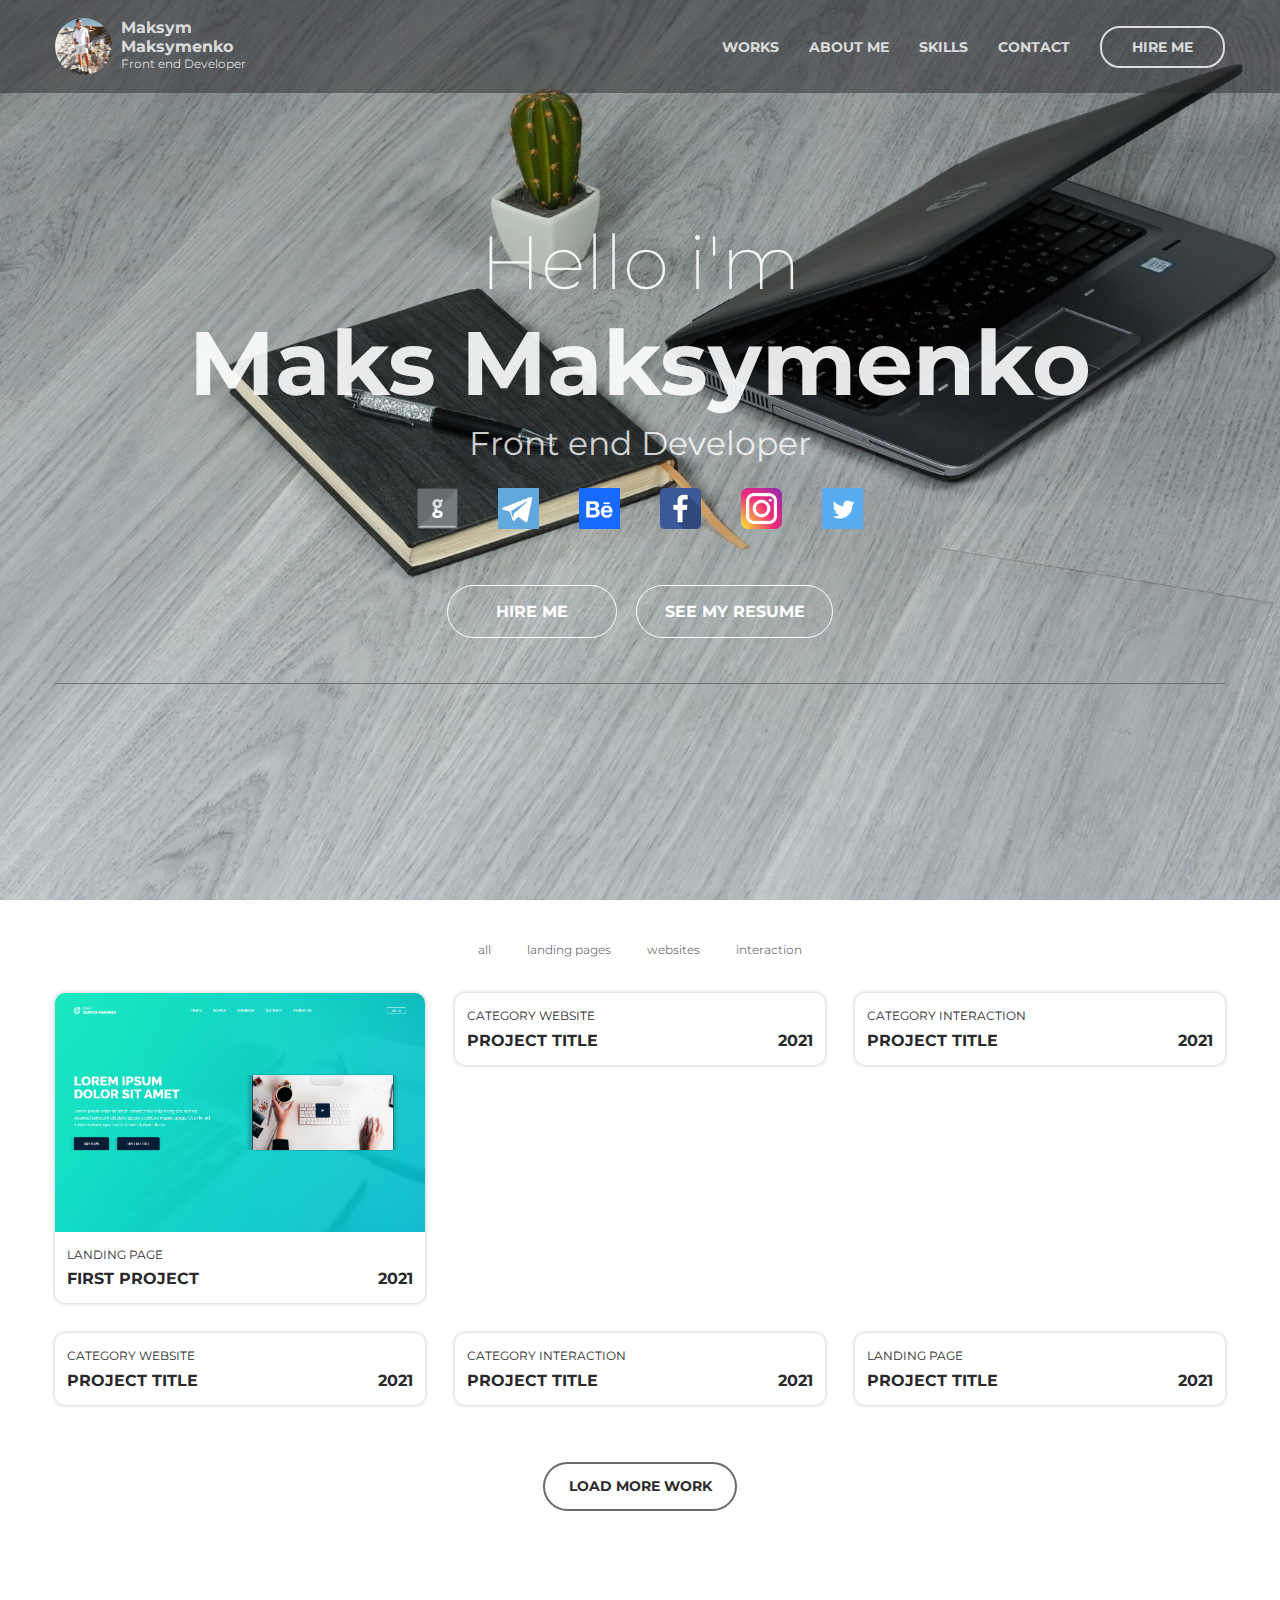
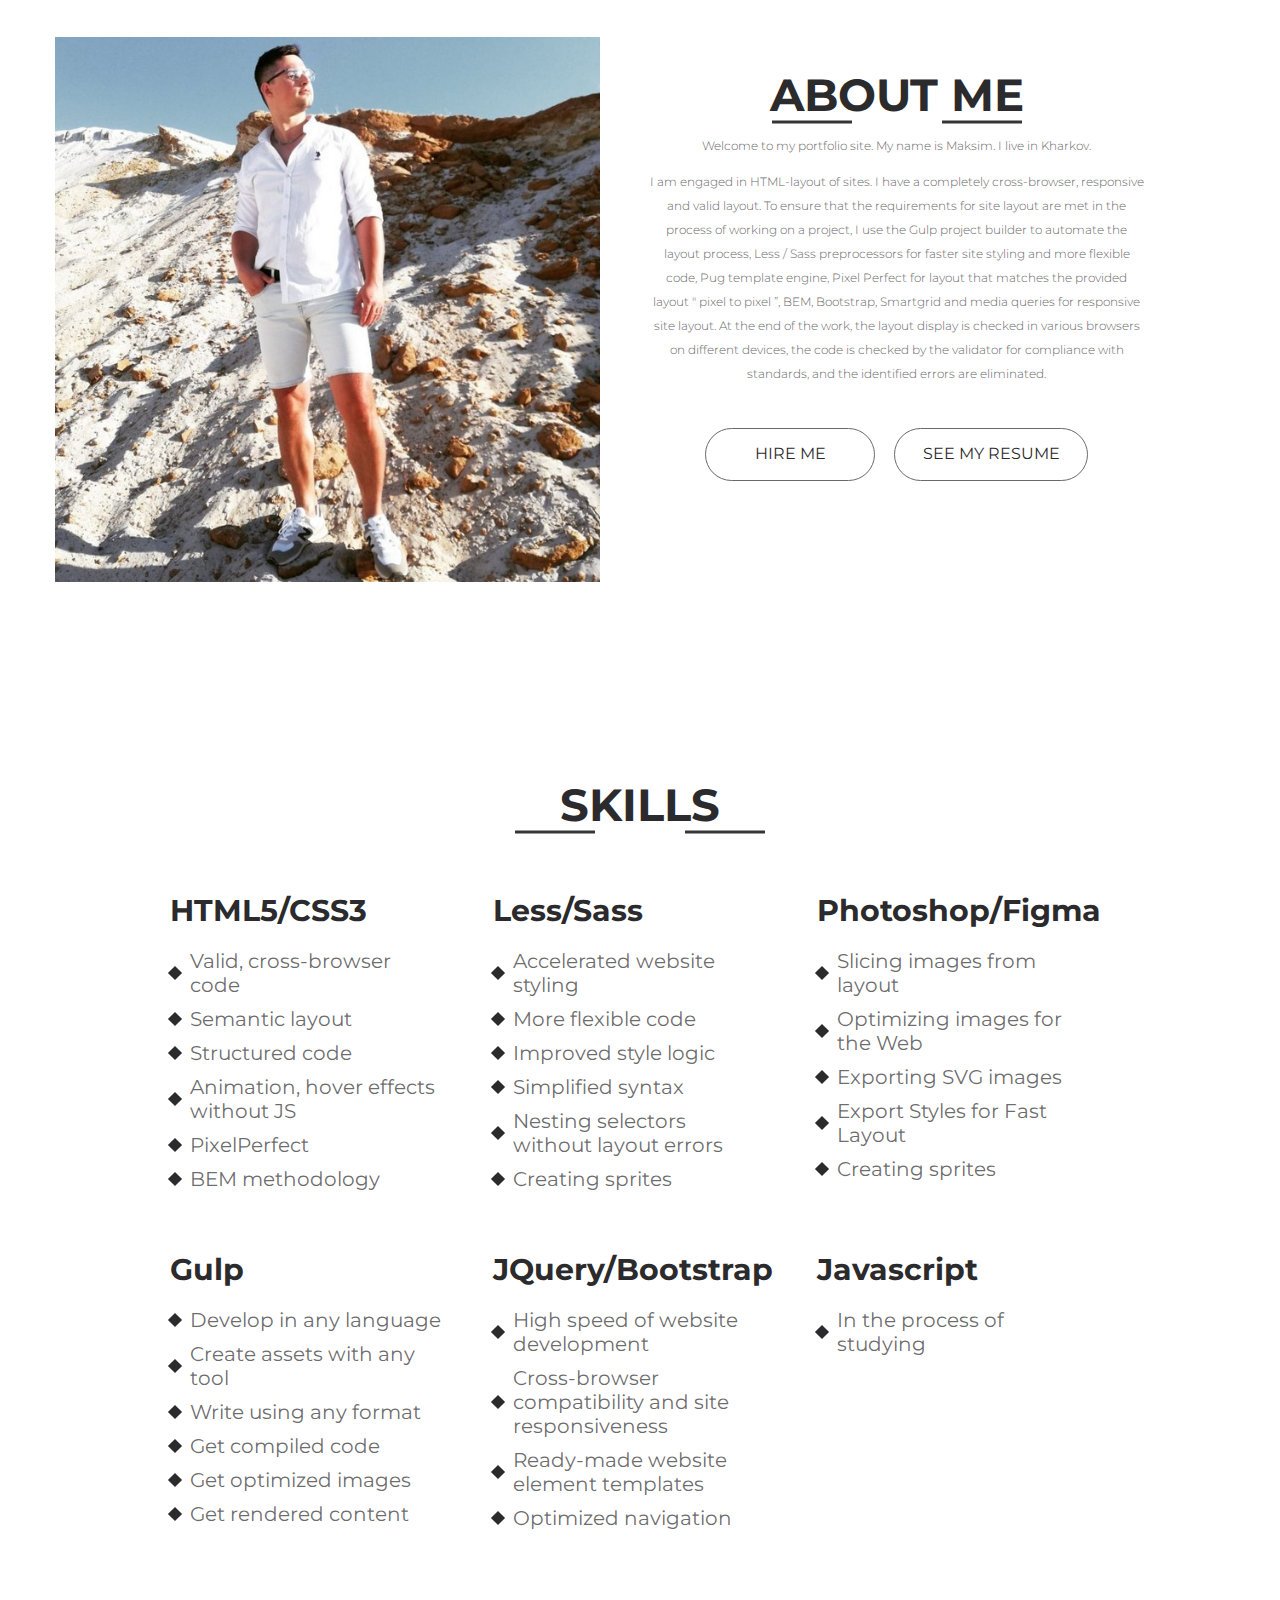
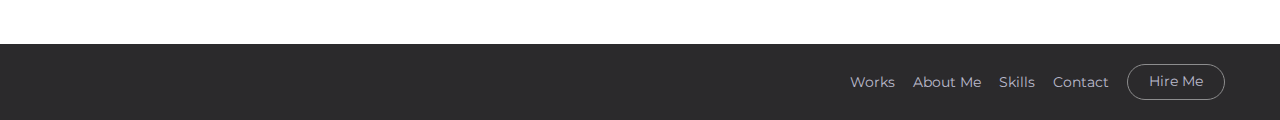
==== commit 9ac20846: "third commit" ====
--- a/index.html
+++ b/index.html
@@ -35,15 +35,15 @@
                     </div>
                 </div>
                 <nav class="nav" id='nav'>
-                    <a href="#works" class="nav__link">works</a>
-                    <a href="#about" class="nav__link">about me</a>
-                    <a href="#skills" class="nav__link">skills</a>
+                    <a data-goto=".first" href="" class="nav__link">works</a>
+                    <a data-goto=".second" href="" class="nav__link">about me</a>
+                    <a data-goto=".third"  href="" class="nav__link">skills</a>
                     <a href="" data-modal="#modal_hire_me" class="nav__link">contact</a>
                     <a href="" class="nav__link nav__link--btn" data-modal="#modal_hire_me">hire me</a>
                 </nav>
-                <button class="burger" type="button" id="navToggle">
-                   <img class="burger__icon" src="assets/images/burger%20(3).png" alt="">
-            </button>
+                <div class="burger">
+                    <span></span>
+                </div>
             </div>
         </div>
     </header>
@@ -90,7 +90,7 @@
     </section>
     
     
-    <div class="works" id="works">
+    <div class="works first" id="works">
         <div class="container">
             
             <div class="works__nav">
@@ -105,11 +105,11 @@
                 <div class="portfolio__col" data-cat="landing">
                    
                     <div class="work" data-modal="#modal_project_1">
-                        <img class="work__image" src="https://placehold.it/370x300" alt="">
+                        <img class="work__image" src="assets/images/landing1.png" alt="">
                         <div class="work__content">
                             <div class="work__cat">Landing page</div>
                             <div class="work__title">
-                               Project title
+                               First Project
                                 <time class="work__date" datetime="2021-06-05 15:30">2021</time>
                             </div>
                         </div>
@@ -183,7 +183,7 @@
     </div>
     
     
-    <section class="about" id="about">
+    <section class="about second" id="about">
         <div class="container">
             <div class="about__inner">
               <div class="about__photo">
@@ -218,7 +218,7 @@
         </div>
     </section>
     
-    <div class="skills" id="skills">
+    <div class="skills third" id="skills">
         <div class="container">
             
             <div class="about__header">
@@ -332,9 +332,9 @@
                 </div>
                 
                 <nav class="footer__nav">
-                    <a href="#works" class="footer__nav-link">Works</a>
-                    <a href="#about" class="footer__nav-link">About Me</a>
-                    <a href="#skills" class="footer__nav-link">Skills</a>
+                    <a data-goto=".first" href="" class="footer__nav-link">Works</a>
+                    <a data-goto=".second" href="" class="footer__nav-link">About Me</a>
+                    <a data-goto=".third" href="" class="footer__nav-link">Skills</a>
                     <a href="" class="footer__nav-link">Contact</a>
                     <a href="" class="footer__nav-link footer__nav-link--btn" data-modal="#modal_hire_me">
                     Hire Me
@@ -353,50 +353,52 @@
        </button>
     
        <div class="modal-work">
-        <div class="modal-work__preview">
-           <div data-slider="slick">
-           <div>
-            <img class="modal-work__photo" 
-            src="https://placehold.it/790x815" alt="">
-            </div>
-             <div>
-            <img class="modal-work__photo" 
-            src="https://placehold.it/790x815/333" alt="">
-            </div>
-        </div>
-        </div>
+           <div class ="modal-work__preview">
+               <div data-slider="slick" class="slick">
+                   <div>
+                       <img src="assets/images/landingSl.png">
+                   </div>
+                   <div>
+                       <img src="assets/images/landingslide.png">
+                   </div>
+               </div>
+           </div>
         <div class="modal-work__content">
             <div class="modal-work__header">
-                <h3 class="modal-work__title">Landing page</h3>
+                <h3 class="modal-work__title">First project</h3>
                 <div class="modal-work__info">
-                    category <span class="modal-work__info-divider">|</span> 2021
+                    Landing pages <span class="modal-work__info-divider">|</span> 2021
                 </div>
             </div>
             
             <div class="modal-work__client">
-                <div class="modal-work__client-title">Client:</div> 
-                <div class="modal-work__client-company">Creative Agency</div> 
+                <div class="modal-work__client-title">Client:</div>
+                <div class="modal-work__client-company">My own project</div>
             </div>
             <div class="modal-work__text">
-                <p>Lorem ipsum dolor sit amet, consectetur adipisicing elit. Dignissimos laborum a voluptatem. Autem, ad deserunt odit culpa possimus, qui laboriosam fugiat veritatis sapiente officiis cupiditate. Eaque ex iure possimus facilis.</p>
-                  <p>Lorem ipsum dolor sit amet, consectetur adipisicing elit. Dignissimos laborum a voluptatem. Autem, ad deserunt odit culpa possimus, qui laboriosam fugiat veritatis sapiente officiis cupiditate. Eaque ex iure possimus facilis.</p>
-                  <p>Lorem ipsum dolor sit amet, consectetur adipisicing elit. Dignissimos laborum a voluptatem. Autem, ad deserunt odit culpa possimus, qui laboriosam fugiat veritatis sapiente officiis cupiditate. Eaque ex iure possimus facilis.</p>
-            </div>
+
+                <p>
+                    I would like to present my "Landing Page" project. The entire
+                    front-end was done by hand and head. For more information on the
+                    site, please follow the link
+                    <a class="work__text-link" href="https://makson420.github.io/LandingGit/" target="_blank">makson420.
+                        github.io/LandingGit</a>, or see my code on the link
+                    <a class="work__text-link" href="https://github.com/Makson420" target="_blank">github.com/Makson420</a>.</p>
+                   </div>
             <div class="modal-work__footer">
                 <button class="modal-work__btn slickPrev" type="button">
-                <i class="fas fa-angle-left"></i>
+                    <i class="fas fa-angle-left"></i>
                     Previous
                 </button>
                 <button class="modal-work__btn slickNext" type="button">
                     Next
-                <i class="fas fa-angle-right"></i>
+                    <i class="fas fa-angle-right"></i>
                 </button>
             </div>
         </div>
     </div>
     </div>
     </div>
-    
     
     
     
@@ -408,19 +410,18 @@
        </button>
     
        <div class="modal-work">
-        <div class="modal-work__preview">
-           <div data-slider="slick">
-           <div>
-            <img class="modal-work__photo" 
-            src="https://placehold.it/790x815" alt="">
-            </div>
-             <div>
-            <img class="modal-work__photo" 
-            src="https://placehold.it/790x815/333" alt="">
-            </div>
-        </div>
-        </div>
-        <div class="modal-work__content">
+           <div class ="modal-work__preview">
+               <div data-slider="slick" class="slick">
+                       <div>
+                           <img src="">
+                       </div>
+                       <div>
+                           <img src="">
+                       </div>
+               </div>
+           </div>
+
+           <div class="modal-work__content">
             <div class="modal-work__header">
                 <h3 class="modal-work__title">Project title 2</h3>
                 <div class="modal-work__info">
@@ -434,8 +435,7 @@
             </div>
             <div class="modal-work__text">
                 <p>Lorem ipsum dolor sit amet, consectetur adipisicing elit. Dignissimos laborum a voluptatem. Autem, ad deserunt odit culpa possimus, qui laboriosam fugiat veritatis sapiente officiis cupiditate. Eaque ex iure possimus facilis.</p>
-                  <p>Lorem ipsum dolor sit amet, consectetur adipisicing elit. Dignissimos laborum a voluptatem. Autem, ad deserunt odit culpa possimus, qui laboriosam fugiat veritatis sapiente officiis cupiditate. Eaque ex iure possimus facilis.</p>
-                  <p>Lorem ipsum dolor sit amet, consectetur adipisicing elit. Dignissimos laborum a voluptatem. Autem, ad deserunt odit culpa possimus, qui laboriosam fugiat veritatis sapiente officiis cupiditate. Eaque ex iure possimus facilis.</p>
+                <p>Lorem ipsum dolor sit amet, consectetur adipisicing elit. Dignissimos laborum a voluptatem. Autem, ad deserunt odit culpa possimus, qui laboriosam fugiat veritatis sapiente officiis cupiditate. Eaque ex iure possimus facilis.</p>
             </div>
             <div class="modal-work__footer">
                 <button class="modal-work__btn slickPrev" type="button">
@@ -654,6 +654,7 @@
     <script src="assets/js/slick.js"></script>
 
     <script src="assets/js/app.js"></script>
+
     <script src="https://kit.fontawesome.com/4542c2f82e.js" crossorigin="anonymous"></script>
 </body>
 </html>
--- a/assets/css/style.css
+++ b/assets/css/style.css
@@ -63,10 +63,10 @@
 }
 
 .slick-track {
-    height: 100%;
     position: relative;
     left: 0;
     top: 0;
+    height: 100%;
     display: block;
     margin-left: auto;
     margin-right: auto;
@@ -95,9 +95,9 @@
 [dir="rtl"] .slick-slide {
     float: right;
 }
-
 .slick-slide img {
     display: block;
+    width: 100%;
 }
 
 .slick-slide.slick-loading img {
@@ -146,25 +146,19 @@
 }
 
 .slick-dots li.slick-active button {
-    background-color: #fff;
+    background-color: #ffffff;
 }
 
 .slick-dots button {
     width: 11px;
     height: 11px;
     padding: 0;
-    border: 1px solid #fff;
+    border: 2px solid #ffffff;
     border-radius: 50%;
     background: none;
     font-size: 0;
     color: transparent;
     cursor: pointer;
-}
-
-@media (max-width: 1199px) {
-    .draggable {
-        max-height: 815px;
-    }
 }
 
 /*Import*/
@@ -265,7 +259,7 @@
     }
 }
 
-.nav.show {
+.nav._active {
     display: -ms-flexbox;
     display: flex;
 }
@@ -325,25 +319,56 @@
 }
 
 .burger {
-    width: 30px;
-    height: 30px;
-    padding: 0;
     display: none;
     border: none;
-    background: none;
-    cursor: pointer;
+    padding: 0;
+    background: transparent;
+
 }
 
 @media (max-width: 767px) {
     .burger {
         display: block;
-    }
-}
-
-.burger__icon {
-    display: block;
-    max-width: 100%;
-    height: auto;
+        z-index: 1000;
+        position: relative;
+        width: 30px;
+        height: 18px;
+        cursor: pointer;
+
+    }
+    .burger span,
+    .burger::before,
+    .burger::after {
+        left: 0;
+        position: absolute;
+        height: 10%;
+        width: 100%;
+        transition: all .3s ease 0s;
+        background-color: rgba(255, 255, 255, 0.8);
+    }
+    .burger::before{
+        content: "";
+        top: 0;
+    }
+    .burger::after{
+        content: "";
+        bottom: 0;
+    }
+    .burger span{
+        top: 50%;
+        transform: scale(1) translateY(-50%);
+    }
+    .burger._active span {
+        transform: scale(0) translateY(-50%);
+    }
+    .burger._active::before {
+        top: 50%;
+        transform: rotate(-45deg) translate(0px, -50%);
+    }
+    .burger._active::after {
+        bottom: 50%;
+        transform: rotate(45deg) translate(0px, 50%);
+    }
 }
 
 .intro {
@@ -1144,32 +1169,12 @@
     overflow: hidden;
 }
 
+
 @media (max-width: 1199px) {
     .modal-work__preview {
         width: 100%;
     }
 }
-
-.modal-work__photo {
-    position: absolute;
-    top: 50%;
-    left: 50%;
-    z-index: 1;
-    -webkit-transform: translate3d(-50%, -50%, 0);
-    transform: translate3d(-50%, -50%, 0);
-}
-
-@media (max-width: 1199px) {
-    .modal-work__photo {
-        display: block;
-        width: 100%;
-        height: auto;
-        top: 50%;
-        right: 0;
-        position: relative;
-    }
-}
-
 .modal-work__content {
     width: 35%;
     padding: 3.4rem 6.6rem 1rem 1.73rem;
@@ -1251,6 +1256,12 @@
     line-height: 2;
     color: #6a696b;
     font-weight: 300;
+}
+.work__text-link {
+    color: black;
+    text-decoration: none;
+    cursor: pointer;
+    font-weight: bold;
 }
 
 @media (max-width: 1199px) {
